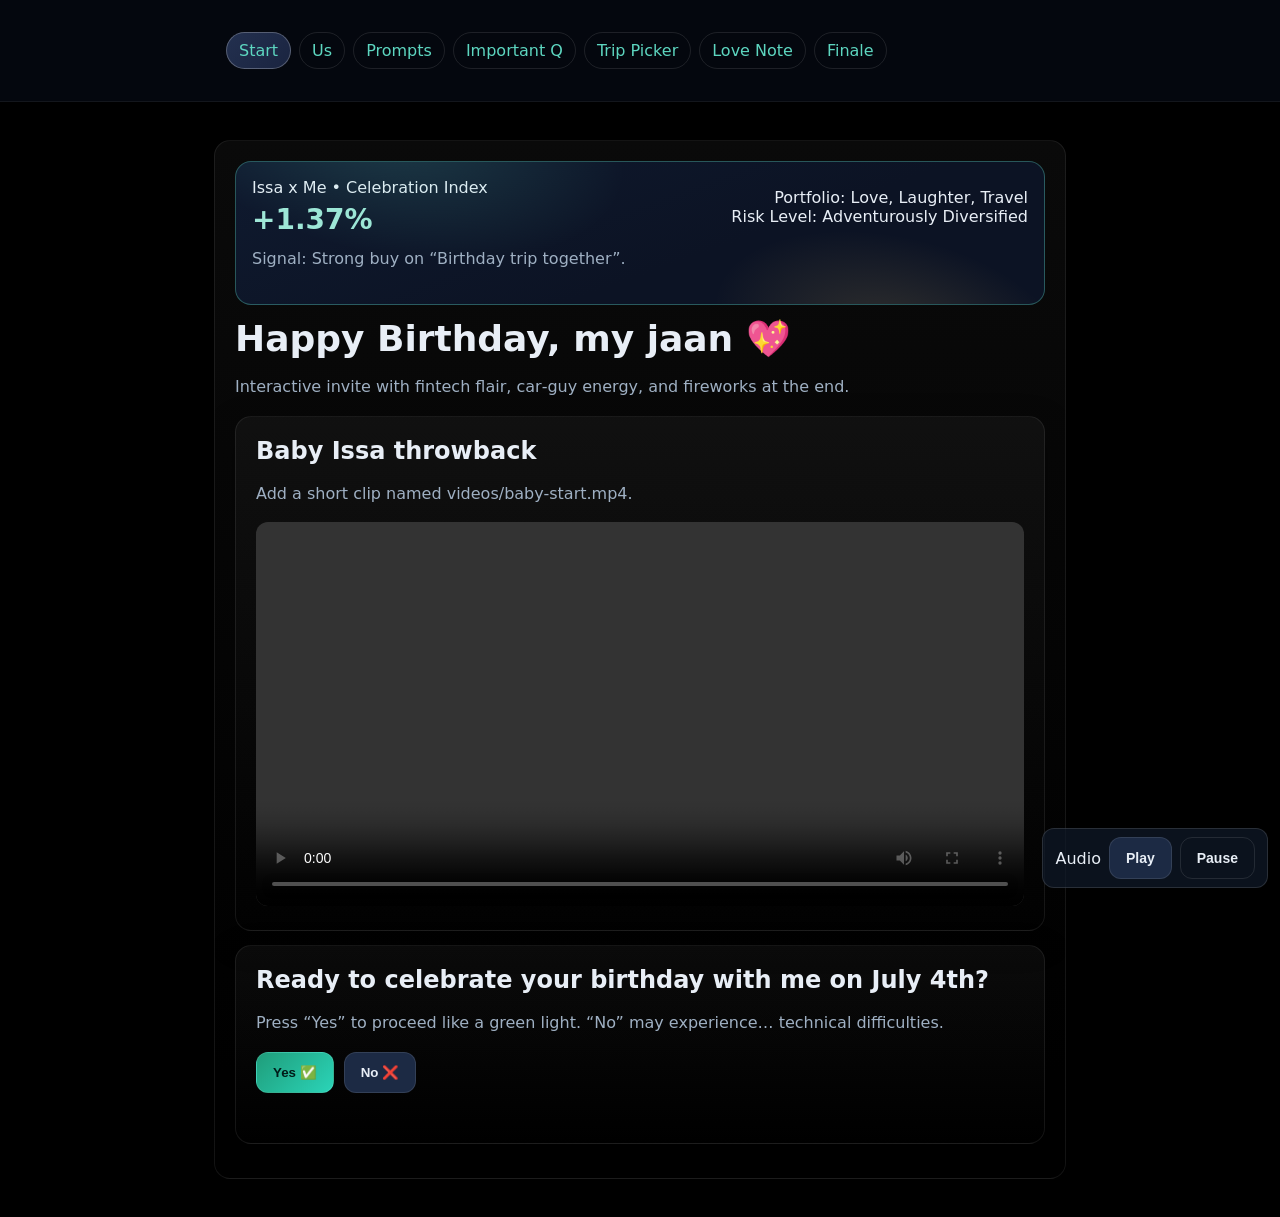
==== index.html @ eba2a0c9 "Add files via upload second upload" ====
<!doctype html><html lang="en">
<head>
<meta charset="utf-8"/><meta name="viewport" content="width=device-width,initial-scale=1"/>
<title>Happy Birthday, my jaan — Start</title>
<link rel="stylesheet" href="styles.css"/>
<script type="module">
import {spark, qs} from './app.js';
window.addEventListener('DOMContentLoaded',()=>{
  const t=qs('#celeIndex'); let i=0, seq=[0.42,1.37,2.85,4.20,6.90,10.00,12.34];
  const tick=()=>{ if(i<seq.length){ t.textContent=`+${seq[i++].toFixed(2)}%`; setTimeout(tick, 500);} };
  setTimeout(tick,700);
  const yes=qs('#yesIntro'), no=qs('#noIntro'), msg=qs('#noMsg');
  yes.addEventListener('click',()=>{ msg.textContent='Excellent. Proceeding to the good part.'; spark(msg); setTimeout(()=>window.location.href='love.html',350); });
  no.addEventListener('mouseenter',()=>{ yes.style.transform='scale(1.25)'; no.style.transform='scale(0.85)'; });
  no.addEventListener('click',()=>{ no.style.opacity='0'; no.style.pointerEvents='none'; msg.textContent='Oops. “No” lost signal. Try “Yes” 😉'; });
});
</script>
</head>
<body>
  <div class="bg-wrap"><canvas id="stars"></canvas></div>
  <div class="audio-bar">
    <span>Audio</span>
    <button class="btn" id="playAudio" type="button">Play</button>
    <button class="btn ghost" id="pauseAudio" type="button">Pause</button>
    <audio id="bg-audio" src="audio/music.mp3" loop></audio>
  </div>

  <nav>
    <div class="container">
      <div class="tabs">
        <a data-nav href="index.html" class="active">Start</a>
        <a data-nav href="love.html">Us</a>
        <a data-nav href="prompts.html">Prompts</a>
        <a data-nav href="consent.html">Important Q</a>
        <a data-nav href="trips.html">Trip Picker</a>
        <a data-nav href="gallery.html">Love Note</a>
        <a data-nav href="finale.html">Finale</a>
      </div>
    </div>
  </nav>

  <div class="container page">
    <header class="card">
      <div class="fintech-card" aria-live="polite">
        <div style="display:flex;justify-content:space-between;align-items:center;">
          <div>
            <div class="muted">Issa x Me • Celebration Index</div>
            <div style="font-size:28px;margin-top:6px"><span class="ticker" id="celeIndex">+0.00%</span></div>
          </div>
          <div class="muted" style="text-align:right">
            Portfolio: Love, Laughter, Travel<br/>Risk Level: Adventurously Diversified
          </div>
        </div>
        <p class="muted" style="margin-top:10px">Signal: Strong buy on “Birthday trip together”.</p>
      </div>

      <h1 style="margin-top:14px">Happy Birthday, my jaan 💖</h1>
      <p>Interactive invite with fintech flair, car‑guy energy, and fireworks at the end.</p>

      <div class="card">
        <h2>Baby Issa throwback</h2>
        <p class="muted">Add a short clip named videos/baby-start.mp4.</p>
        <video src="videos/baby-start.mp4" controls playsinline style="width:100%;border-radius:12px"></video>
      </div>

      <div class="card">
        <h2>Ready to celebrate your birthday with me on July 4th?</h2>
        <p>Press “Yes” to proceed like a green light. “No” may experience… technical difficulties.</p>
        <div class="choices" style="display:flex;gap:10px;flex-wrap:wrap">
          <button class="btn success" id="yesIntro">Yes ✅</button>
          <button class="btn" id="noIntro">No ❌</button>
        </div>
        <div class="muted" id="noMsg" style="margin-top:10px;min-height:20px"></div>
      </div>
    </header>
  </div>
</body>
</html>
---- styles.css ----
:root{
  --bg:#070b16; --card:#101a2a; --accent:#ff4d6d; --accent2:#5dd6c0;
  --text:#e8eef6; --muted:#9fb0c3; --gold:#ffd166; --green:#34d399; --red:#ff6b6b;
}
*{box-sizing:border-box}
html,body{margin:0;height:100%;color:var(--text);font-family:system-ui,-apple-system,Segoe UI,Roboto,Inter,Arial,sans-serif;background:#000}
a{color:var(--accent2);text-decoration:none}
.container{max-width:900px;margin:0 auto;padding:24px}
.card{background:linear-gradient(180deg, rgba(255,255,255,0.04), rgba(0,0,0,0.15));border:1px solid rgba(255,255,255,0.08);border-radius:16px;box-shadow:0 10px 30px rgba(0,0,0,0.35);padding:20px;margin:14px 0}
h1,h2,h3{margin:0 0 12px} h1{font-size:36px;line-height:1.1} h2{font-size:24px}
p{color:var(--muted);line-height:1.6}
.btn{background:#1c2a44;border:1px solid rgba(255,255,255,0.1);color:var(--text);padding:12px 16px;border-radius:12px;font-weight:600;cursor:pointer;transition:.12s}
.btn:hover{border-color:rgba(255,255,255,0.22);transform:translateY(-1px)}
.btn.success{background:linear-gradient(135deg,#1f9d7a,#2bd4b8);color:#001b18}
.btn.ghost{background:transparent}
.pill{border:1px solid rgba(255,255,255,0.12);padding:8px 12px;border-radius:999px;cursor:pointer}
.pill.selected{background:linear-gradient(135deg,#23304f,#1a2440);border-color:rgba(255,255,255,0.25)}
.gallery{display:grid;grid-template-columns:1fr 1fr;gap:10px}
.gallery img, .gallery video{width:100%;height:180px;object-fit:cover;border-radius:12px;border:1px solid rgba(255,255,255,0.08)}
@media(min-width:720px){.gallery{grid-template-columns:repeat(4,1fr)} .gallery img, .gallery video{height:150px}}
.fintech-card{background:linear-gradient(160deg,#0f1a2f 0%,#0c1324 60%);border:1px solid rgba(93,214,192,0.35);border-radius:16px;padding:16px;position:relative;overflow:hidden}
.fintech-card:before{content:"";position:absolute;inset:-40px;transform:rotate(12deg);background:radial-gradient(400px 200px at 20% 30%,rgba(93,214,192,0.18),transparent 60%),radial-gradient(300px 160px at 80% 70%,rgba(255,209,102,0.15),transparent 60%)}
.ticker{font-variant-numeric:tabular-nums;color:#9fe7d7;font-weight:700}

/* Top nav */
nav{position:sticky;top:0;z-index:60;background:rgba(7,11,22,0.65);backdrop-filter:blur(10px);border-bottom:1px solid rgba(255,255,255,0.06);opacity:0;transform:translateY(-8px);animation:navIn .35s .15s ease forwards}
@keyframes navIn{to{opacity:1;transform:none}}
nav .tabs{display:flex;gap:8px;overflow:auto;padding:8px 12px}
nav .tabs a{padding:8px 12px;border-radius:999px;border:1px solid rgba(255,255,255,0.1);white-space:nowrap}
nav .tabs a.active{background:linear-gradient(135deg,#23304f,#1a2440);border-color:rgba(255,255,255,0.25)}

/* Page transition */
.page{position:relative;opacity:0;transform:translateY(8px) scale(.99);animation:fadeIn .4s ease forwards}
@keyframes fadeIn{to{opacity:1;transform:none}}

/* Starfield background */
.bg-wrap{position:fixed;inset:0;z-index:-1}
#stars{width:100%;height:100%;display:block;background:radial-gradient(1600px 900px at 70% -10%, #111a33 0%, #070b16 55%, #050910 100%)}

/* Applause / sparks */
.applause{display:none;align-items:center;gap:10px;color:var(--gold);font-weight:700}
.spark{animation:spark .8s ease-out forwards}
@keyframes spark{from{transform:translateY(0);opacity:1}to{transform:translateY(-16px);opacity:0}}

/* Finale canvas + candles */
canvas.fx{display:block;width:100%;height:300px;border-radius:16px;background:radial-gradient(600px 300px at 50% 120%, #1a243f 0%, #0b1220 70%)}
.candle{width:14px;height:40px;background:#fff;border-radius:6px;margin:0 6px;position:relative;box-shadow:inset 0 -8px 0 #ffd1a6}
.flame{position:absolute;top:-16px;left:50%;transform:translateX(-50%);width:12px;height:16px;background:radial-gradient(ellipse at center,#ffd166 0%,#ff7a59 70%,transparent 71%);border-radius:50%;filter:blur(.3px);animation:flicker .2s infinite alternate}
@keyframes flicker{from{transform:translateX(-50%) scale(1)}to{transform:translateX(calc(-50% + 1px)) scale(1.06)}}

/* Audio control */
.audio-bar{position:fixed;right:12px;bottom:12px;z-index:70;display:flex;gap:8px;align-items:center;background:rgba(16,26,42,0.7);border:1px solid rgba(255,255,255,0.12);padding:8px 12px;border-radius:12px}
.audio-bar button{font-size:14px}
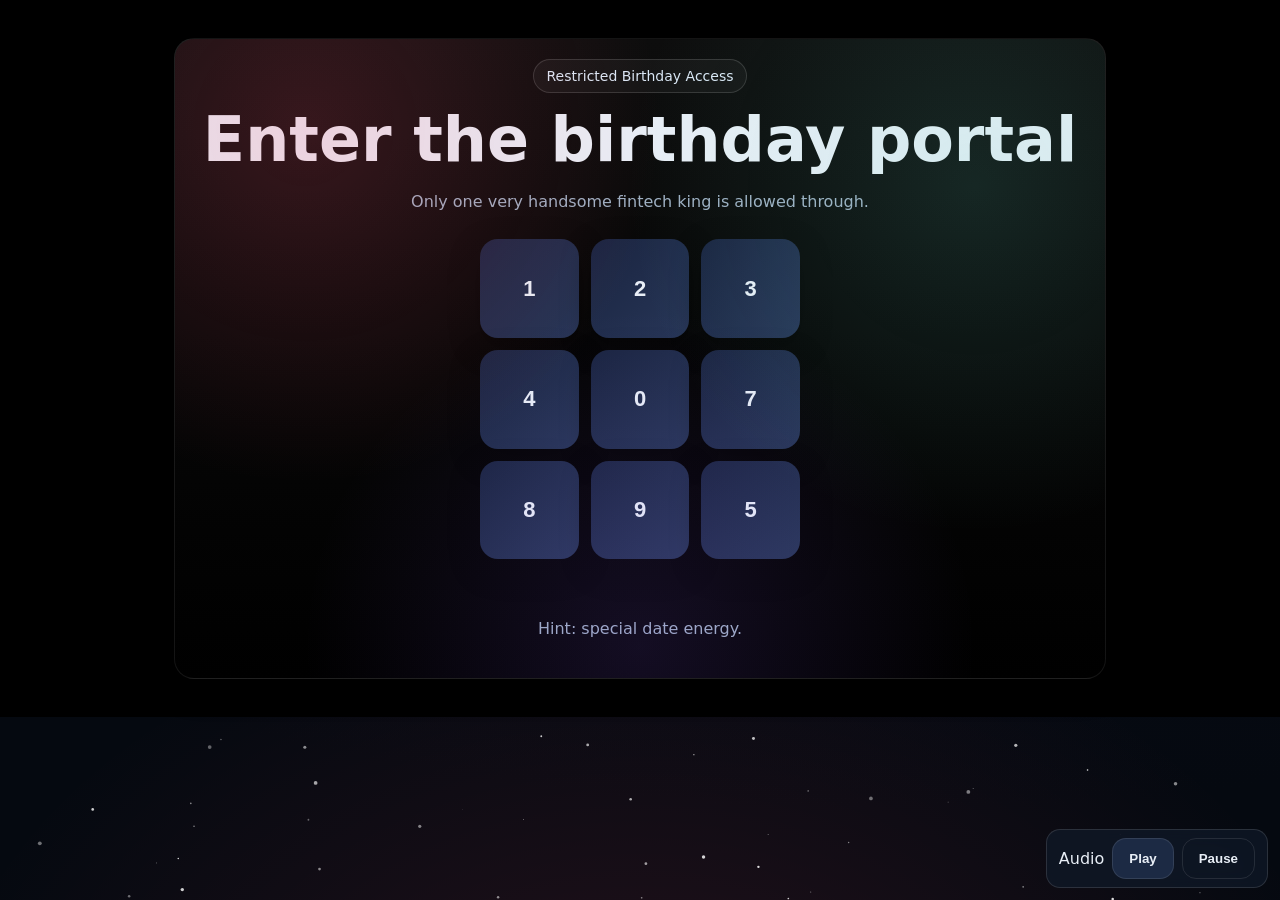
==== commit 3e74172f: "Update index.html" ====
--- a/index.html
+++ b/index.html
@@ -1,23 +1,39 @@
 <!doctype html><html lang="en">
 <head>
-<meta charset="utf-8"/><meta name="viewport" content="width=device-width,initial-scale=1"/>
-<title>Happy Birthday, my jaan — Start</title>
+<meta charset="utf-8"/>
+<meta name="viewport" content="width=device-width,initial-scale=1"/>
+<title>Access Portal</title>
 <link rel="stylesheet" href="styles.css"/>
 <script type="module">
-import {spark, qs} from './app.js';
+import {qs, burstConfetti} from './app.js';
+
 window.addEventListener('DOMContentLoaded',()=>{
-  const t=qs('#celeIndex'); let i=0, seq=[0.42,1.37,2.85,4.20,6.90,10.00,12.34];
-  const tick=()=>{ if(i<seq.length){ t.textContent=`+${seq[i++].toFixed(2)}%`; setTimeout(tick, 500);} };
-  setTimeout(tick,700);
-  const yes=qs('#yesIntro'), no=qs('#noIntro'), msg=qs('#noMsg');
-  yes.addEventListener('click',()=>{ msg.textContent='Excellent. Proceeding to the good part.'; spark(msg); setTimeout(()=>window.location.href='love.html',350); });
-  no.addEventListener('mouseenter',()=>{ yes.style.transform='scale(1.25)'; no.style.transform='scale(0.85)'; });
-  no.addEventListener('click',()=>{ no.style.opacity='0'; no.style.pointerEvents='none'; msg.textContent='Oops. “No” lost signal. Try “Yes” 😉'; });
+  const code = [];
+  const correct = ['4','0','7'];
+  const status = qs('#unlockStatus');
+
+  document.querySelectorAll('.unlock-pad').forEach(btn=>{
+    btn.addEventListener('click',()=>{
+      code.push(btn.dataset.num);
+      status.textContent = 'Unlocking... ' + '•'.repeat(code.length);
+      if(code.length === 3){
+        if(JSON.stringify(code) === JSON.stringify(correct)){
+          status.textContent = 'Access granted, handsome 😌';
+          burstConfetti();
+          setTimeout(()=>window.location.href='start.html',700);
+        } else {
+          status.textContent = 'Wrong code. Cute try though.';
+          code.length = 0;
+        }
+      }
+    });
+  });
 });
 </script>
 </head>
 <body>
   <div class="bg-wrap"><canvas id="stars"></canvas></div>
+
   <div class="audio-bar">
     <span>Audio</span>
     <button class="btn" id="playAudio" type="button">Play</button>
@@ -25,54 +41,29 @@
     <audio id="bg-audio" src="audio/music.mp3" loop></audio>
   </div>
 
-  <nav>
-    <div class="container">
-      <div class="tabs">
-        <a data-nav href="index.html" class="active">Start</a>
-        <a data-nav href="love.html">Us</a>
-        <a data-nav href="prompts.html">Prompts</a>
-        <a data-nav href="consent.html">Important Q</a>
-        <a data-nav href="trips.html">Trip Picker</a>
-        <a data-nav href="gallery.html">Love Note</a>
-        <a data-nav href="finale.html">Finale</a>
-      </div>
-    </div>
-  </nav>
+  <div class="container page">
+    <section class="card hero-glow center">
+      <span class="badge">Restricted Birthday Access</span>
+      <h1 style="margin-top:14px">Enter the birthday portal</h1>
+      <p>Only one very handsome fintech king is allowed through.</p>
 
-  <div class="container page">
-    <header class="card">
-      <div class="fintech-card" aria-live="polite">
-        <div style="display:flex;justify-content:space-between;align-items:center;">
-          <div>
-            <div class="muted">Issa x Me • Celebration Index</div>
-            <div style="font-size:28px;margin-top:6px"><span class="ticker" id="celeIndex">+0.00%</span></div>
-          </div>
-          <div class="muted" style="text-align:right">
-            Portfolio: Love, Laughter, Travel<br/>Risk Level: Adventurously Diversified
-          </div>
-        </div>
-        <p class="muted" style="margin-top:10px">Signal: Strong buy on “Birthday trip together”.</p>
+      <div class="unlock-grid">
+        <button class="unlock-pad" data-num="1">1</button>
+        <button class="unlock-pad" data-num="2">2</button>
+        <button class="unlock-pad" data-num="3">3</button>
+        <button class="unlock-pad" data-num="4">4</button>
+        <button class="unlock-pad" data-num="0">0</button>
+        <button class="unlock-pad" data-num="7">7</button>
+        <button class="unlock-pad" data-num="8">8</button>
+        <button class="unlock-pad" data-num="9">9</button>
+        <button class="unlock-pad" data-num="5">5</button>
       </div>
 
-      <h1 style="margin-top:14px">Happy Birthday, my jaan 💖</h1>
-      <p>Interactive invite with fintech flair, car‑guy energy, and fireworks at the end.</p>
+      <div id="unlockStatus" class="unlock-status"></div>
+      <p class="muted">Hint: special date energy.</p>
+    </section>
+  </div>
 
-      <div class="card">
-        <h2>Baby Issa throwback</h2>
-        <p class="muted">Add a short clip named videos/baby-start.mp4.</p>
-        <video src="videos/baby-start.mp4" controls playsinline style="width:100%;border-radius:12px"></video>
-      </div>
-
-      <div class="card">
-        <h2>Ready to celebrate your birthday with me on July 4th?</h2>
-        <p>Press “Yes” to proceed like a green light. “No” may experience… technical difficulties.</p>
-        <div class="choices" style="display:flex;gap:10px;flex-wrap:wrap">
-          <button class="btn success" id="yesIntro">Yes ✅</button>
-          <button class="btn" id="noIntro">No ❌</button>
-        </div>
-        <div class="muted" id="noMsg" style="margin-top:10px;min-height:20px"></div>
-      </div>
-    </header>
-  </div>
+  <script type="module" src="./app.js"></script>
 </body>
 </html>
--- a/styles.css
+++ b/styles.css
@@ -1,53 +1,309 @@
 :root{
-  --bg:#070b16; --card:#101a2a; --accent:#ff4d6d; --accent2:#5dd6c0;
-  --text:#e8eef6; --muted:#9fb0c3; --gold:#ffd166; --green:#34d399; --red:#ff6b6b;
+  --bg:#070b16;
+  --card:#101a2a;
+  --accent:#ff4d6d;
+  --accent2:#5dd6c0;
+  --accent3:#8b5cf6;
+  --text:#e8eef6;
+  --muted:#9fb0c3;
+  --gold:#ffd166;
+  --green:#34d399;
+  --red:#ff6b6b;
+  --shadow:0 10px 30px rgba(0,0,0,0.35);
 }
 *{box-sizing:border-box}
-html,body{margin:0;height:100%;color:var(--text);font-family:system-ui,-apple-system,Segoe UI,Roboto,Inter,Arial,sans-serif;background:#000}
+html,body{
+  margin:0;
+  min-height:100%;
+  color:var(--text);
+  font-family:system-ui,-apple-system,Segoe UI,Roboto,Inter,Arial,sans-serif;
+  background:#000;
+}
 a{color:var(--accent2);text-decoration:none}
-.container{max-width:900px;margin:0 auto;padding:24px}
-.card{background:linear-gradient(180deg, rgba(255,255,255,0.04), rgba(0,0,0,0.15));border:1px solid rgba(255,255,255,0.08);border-radius:16px;box-shadow:0 10px 30px rgba(0,0,0,0.35);padding:20px;margin:14px 0}
-h1,h2,h3{margin:0 0 12px} h1{font-size:36px;line-height:1.1} h2{font-size:24px}
-p{color:var(--muted);line-height:1.6}
-.btn{background:#1c2a44;border:1px solid rgba(255,255,255,0.1);color:var(--text);padding:12px 16px;border-radius:12px;font-weight:600;cursor:pointer;transition:.12s}
+img,video{max-width:100%;display:block}
+.container{max-width:980px;margin:0 auto;padding:24px}
+.card{
+  background:linear-gradient(180deg, rgba(255,255,255,0.05), rgba(0,0,0,0.16));
+  border:1px solid rgba(255,255,255,0.08);
+  border-radius:20px;
+  box-shadow:var(--shadow);
+  padding:20px;
+  margin:14px 0;
+  backdrop-filter:blur(10px);
+}
+h1,h2,h3{margin:0 0 12px}
+h1{font-size:clamp(34px,6vw,62px);line-height:1.05}
+h2{font-size:clamp(24px,4vw,34px)}
+h3{font-size:20px}
+p{color:var(--muted);line-height:1.7}
+strong{color:var(--text)}
+.center{text-align:center}
+
+.btn{
+  background:#1c2a44;
+  border:1px solid rgba(255,255,255,0.1);
+  color:var(--text);
+  padding:12px 16px;
+  border-radius:14px;
+  font-weight:700;
+  cursor:pointer;
+  transition:.15s ease;
+  box-shadow:none;
+}
 .btn:hover{border-color:rgba(255,255,255,0.22);transform:translateY(-1px)}
 .btn.success{background:linear-gradient(135deg,#1f9d7a,#2bd4b8);color:#001b18}
+.btn.pink{background:linear-gradient(135deg,#ff4d6d,#ff8fab);color:#fff}
 .btn.ghost{background:transparent}
-.pill{border:1px solid rgba(255,255,255,0.12);padding:8px 12px;border-radius:999px;cursor:pointer}
-.pill.selected{background:linear-gradient(135deg,#23304f,#1a2440);border-color:rgba(255,255,255,0.25)}
-.gallery{display:grid;grid-template-columns:1fr 1fr;gap:10px}
-.gallery img, .gallery video{width:100%;height:180px;object-fit:cover;border-radius:12px;border:1px solid rgba(255,255,255,0.08)}
-@media(min-width:720px){.gallery{grid-template-columns:repeat(4,1fr)} .gallery img, .gallery video{height:150px}}
-.fintech-card{background:linear-gradient(160deg,#0f1a2f 0%,#0c1324 60%);border:1px solid rgba(93,214,192,0.35);border-radius:16px;padding:16px;position:relative;overflow:hidden}
-.fintech-card:before{content:"";position:absolute;inset:-40px;transform:rotate(12deg);background:radial-gradient(400px 200px at 20% 30%,rgba(93,214,192,0.18),transparent 60%),radial-gradient(300px 160px at 80% 70%,rgba(255,209,102,0.15),transparent 60%)}
+.btn.big{padding:16px 22px;font-size:18px}
+.choices{display:flex;gap:10px;flex-wrap:wrap}
+.pill{
+  border:1px solid rgba(255,255,255,0.12);
+  padding:10px 14px;
+  border-radius:999px;
+  cursor:pointer;
+  transition:.15s ease;
+}
+.pill.selected{
+  background:linear-gradient(135deg,#23304f,#1a2440);
+  border-color:rgba(255,255,255,0.25)
+}
+.input, textarea{
+  width:100%;
+  padding:12px;
+  border-radius:12px;
+  border:1px solid rgba(255,255,255,0.14);
+  background:#0f1726;
+  color:var(--text);
+  font:inherit;
+}
+textarea{min-height:110px;resize:vertical}
+
+nav{
+  position:sticky;
+  top:0;
+  z-index:60;
+  background:rgba(7,11,22,0.65);
+  backdrop-filter:blur(10px);
+  border-bottom:1px solid rgba(255,255,255,0.06);
+  opacity:0;
+  transform:translateY(-8px);
+  animation:navIn .35s .12s ease forwards;
+}
+@keyframes navIn{to{opacity:1;transform:none}}
+nav .tabs{
+  display:flex;
+  gap:8px;
+  overflow:auto;
+  padding:8px 12px;
+}
+nav .tabs a{
+  padding:8px 12px;
+  border-radius:999px;
+  border:1px solid rgba(255,255,255,0.1);
+  white-space:nowrap;
+}
+nav .tabs a.active{
+  background:linear-gradient(135deg,#23304f,#1a2440);
+  border-color:rgba(255,255,255,0.25)
+}
+
+.page{
+  position:relative;
+  opacity:0;
+  transform:translateY(10px) scale(.99);
+  animation:fadeIn .45s ease forwards;
+}
+@keyframes fadeIn{to{opacity:1;transform:none}}
+
+.bg-wrap{position:fixed;inset:0;z-index:-2}
+#stars{
+  width:100%;
+  height:100%;
+  display:block;
+  background:
+    radial-gradient(1200px 700px at 20% 10%, rgba(139,92,246,.16), transparent 60%),
+    radial-gradient(1000px 700px at 80% 0%, rgba(93,214,192,.12), transparent 55%),
+    radial-gradient(1300px 900px at 50% 120%, rgba(255,77,109,.12), transparent 55%),
+    radial-gradient(1600px 900px at 70% -10%, #111a33 0%, #070b16 55%, #050910 100%);
+}
+
+.audio-bar{
+  position:fixed;
+  right:12px;
+  bottom:12px;
+  z-index:70;
+  display:flex;
+  gap:8px;
+  align-items:center;
+  background:rgba(16,26,42,0.7);
+  border:1px solid rgba(255,255,255,0.12);
+  padding:8px 12px;
+  border-radius:14px;
+  backdrop-filter:blur(10px);
+}
+
+.hero-glow{
+  position:relative;
+  overflow:hidden;
+}
+.hero-glow::before{
+  content:"";
+  position:absolute;
+  inset:-40%;
+  background:
+    radial-gradient(circle at 30% 30%, rgba(255,77,109,.18), transparent 25%),
+    radial-gradient(circle at 70% 35%, rgba(93,214,192,.14), transparent 25%),
+    radial-gradient(circle at 50% 75%, rgba(139,92,246,.14), transparent 28%);
+  animation:floatGlow 8s linear infinite;
+  pointer-events:none;
+}
+@keyframes floatGlow{
+  0%{transform:translate(0,0) rotate(0deg)}
+  50%{transform:translate(2%, -2%) rotate(8deg)}
+  100%{transform:translate(0,0) rotate(0deg)}
+}
+
+.fintech-card{
+  background:linear-gradient(160deg,#0f1a2f 0%,#0c1324 60%);
+  border:1px solid rgba(93,214,192,0.35);
+  border-radius:18px;
+  padding:16px;
+  position:relative;
+  overflow:hidden;
+}
+.fintech-card:before{
+  content:"";
+  position:absolute;
+  inset:-40px;
+  transform:rotate(12deg);
+  background:
+    radial-gradient(400px 200px at 20% 30%,rgba(93,214,192,0.18),transparent 60%),
+    radial-gradient(300px 160px at 80% 70%,rgba(255,209,102,0.15),transparent 60%);
+}
 .ticker{font-variant-numeric:tabular-nums;color:#9fe7d7;font-weight:700}
 
-/* Top nav */
-nav{position:sticky;top:0;z-index:60;background:rgba(7,11,22,0.65);backdrop-filter:blur(10px);border-bottom:1px solid rgba(255,255,255,0.06);opacity:0;transform:translateY(-8px);animation:navIn .35s .15s ease forwards}
-@keyframes navIn{to{opacity:1;transform:none}}
-nav .tabs{display:flex;gap:8px;overflow:auto;padding:8px 12px}
-nav .tabs a{padding:8px 12px;border-radius:999px;border:1px solid rgba(255,255,255,0.1);white-space:nowrap}
-nav .tabs a.active{background:linear-gradient(135deg,#23304f,#1a2440);border-color:rgba(255,255,255,0.25)}
-
-/* Page transition */
-.page{position:relative;opacity:0;transform:translateY(8px) scale(.99);animation:fadeIn .4s ease forwards}
-@keyframes fadeIn{to{opacity:1;transform:none}}
-
-/* Starfield background */
-.bg-wrap{position:fixed;inset:0;z-index:-1}
-#stars{width:100%;height:100%;display:block;background:radial-gradient(1600px 900px at 70% -10%, #111a33 0%, #070b16 55%, #050910 100%)}
-
-/* Applause / sparks */
-.applause{display:none;align-items:center;gap:10px;color:var(--gold);font-weight:700}
+.applause{
+  display:none;
+  align-items:center;
+  gap:10px;
+  color:var(--gold);
+  font-weight:700;
+}
 .spark{animation:spark .8s ease-out forwards}
-@keyframes spark{from{transform:translateY(0);opacity:1}to{transform:translateY(-16px);opacity:0}}
-
-/* Finale canvas + candles */
-canvas.fx{display:block;width:100%;height:300px;border-radius:16px;background:radial-gradient(600px 300px at 50% 120%, #1a243f 0%, #0b1220 70%)}
-.candle{width:14px;height:40px;background:#fff;border-radius:6px;margin:0 6px;position:relative;box-shadow:inset 0 -8px 0 #ffd1a6}
-.flame{position:absolute;top:-16px;left:50%;transform:translateX(-50%);width:12px;height:16px;background:radial-gradient(ellipse at center,#ffd166 0%,#ff7a59 70%,transparent 71%);border-radius:50%;filter:blur(.3px);animation:flicker .2s infinite alternate}
-@keyframes flicker{from{transform:translateX(-50%) scale(1)}to{transform:translateX(calc(-50% + 1px)) scale(1.06)}}
-
-/* Audio control */
-.audio-bar{position:fixed;right:12px;bottom:12px;z-index:70;display:flex;gap:8px;align-items:center;background:rgba(16,26,42,0.7);border:1px solid rgba(255,255,255,0.12);padding:8px 12px;border-radius:12px}
-.audio-bar button{font-size:14px}
+@keyframes spark{
+  from{transform:translateY(0);opacity:1}
+  to{transform:translateY(-16px);opacity:0}
+}
+
+.video-frame, .photo-frame{
+  border-radius:18px;
+  overflow:hidden;
+  border:1px solid rgba(255,255,255,0.1);
+  background:#09101d;
+  box-shadow:var(--shadow);
+}
+
+canvas.fx{
+  display:block;
+  width:100%;
+  height:300px;
+  border-radius:18px;
+  background:radial-gradient(600px 300px at 50% 120%, #1a243f 0%, #0b1220 70%);
+}
+
+.candle{
+  width:14px;
+  height:40px;
+  background:#fff;
+  border-radius:6px;
+  margin:0 6px;
+  position:relative;
+  box-shadow:inset 0 -8px 0 #ffd1a6;
+}
+.flame{
+  position:absolute;
+  top:-16px;
+  left:50%;
+  transform:translateX(-50%);
+  width:12px;
+  height:16px;
+  background:radial-gradient(ellipse at center,#ffd166 0%,#ff7a59 70%,transparent 71%);
+  border-radius:50%;
+  filter:blur(.3px);
+  animation:flicker .2s infinite alternate;
+}
+@keyframes flicker{
+  from{transform:translateX(-50%) scale(1)}
+  to{transform:translateX(calc(-50% + 1px)) scale(1.06)}
+}
+
+.unlock-grid{
+  display:grid;
+  grid-template-columns:repeat(3,1fr);
+  gap:12px;
+  max-width:320px;
+  margin:24px auto 12px;
+}
+.unlock-pad{
+  aspect-ratio:1;
+  border:none;
+  border-radius:18px;
+  background:linear-gradient(135deg,#1a2440,#273657);
+  color:var(--text);
+  font-size:22px;
+  font-weight:800;
+  cursor:pointer;
+  box-shadow:var(--shadow);
+  transition:.15s ease;
+}
+.unlock-pad:hover{transform:scale(1.03)}
+.unlock-status{
+  min-height:28px;
+  color:var(--gold);
+  font-weight:700;
+}
+
+.badge{
+  display:inline-block;
+  padding:8px 12px;
+  border-radius:999px;
+  border:1px solid rgba(255,255,255,0.14);
+  color:#dbe8f6;
+  background:rgba(255,255,255,0.04);
+  font-size:14px;
+}
+
+.grid-2{
+  display:grid;
+  gap:14px;
+}
+@media(min-width:760px){
+  .grid-2{grid-template-columns:1fr 1fr}
+}
+
+.boo{
+  display:none;
+  font-size:52px;
+  font-weight:900;
+  color:var(--red);
+  text-align:center;
+  animation:booPop .45s ease;
+}
+@keyframes booPop{
+  from{transform:scale(.6);opacity:0}
+  to{transform:scale(1);opacity:1}
+}
+
+.credits-list{
+  display:grid;
+  gap:10px;
+  margin-top:12px;
+}
+.credit-chip{
+  padding:12px 14px;
+  border-radius:14px;
+  background:rgba(255,255,255,0.05);
+  border:1px solid rgba(255,255,255,0.08);
+}
+
+.hide{display:none !important;}
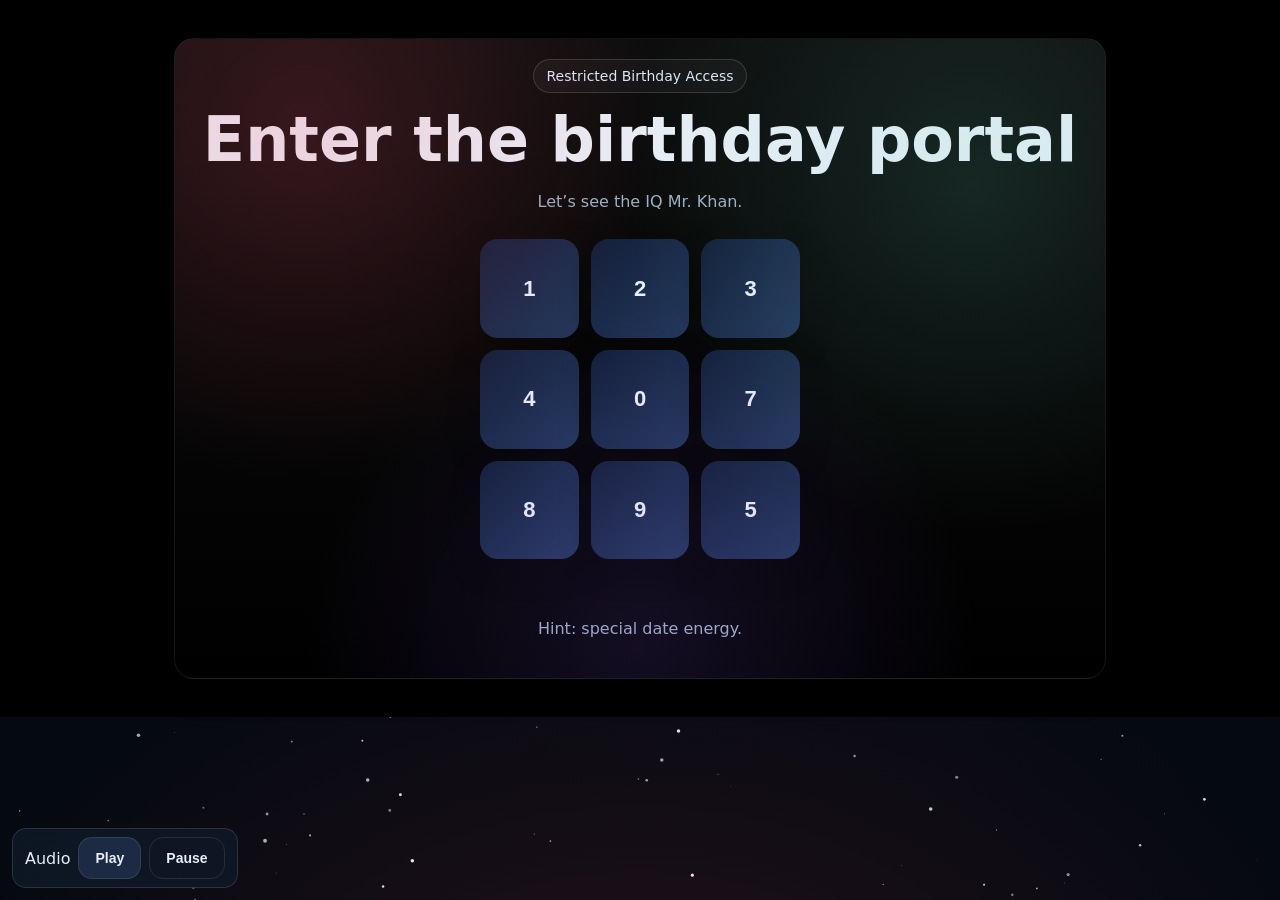
==== commit 401d5f7f: "Update index.html" ====
--- a/index.html
+++ b/index.html
@@ -18,9 +18,9 @@
       status.textContent = 'Unlocking... ' + '•'.repeat(code.length);
       if(code.length === 3){
         if(JSON.stringify(code) === JSON.stringify(correct)){
-          status.textContent = 'Access granted, handsome 😌';
+          status.textContent = 'Access granted, Mr. Khan 😌';
           burstConfetti();
-          setTimeout(()=>window.location.href='start.html',700);
+          setTimeout(()=>window.location.href='start.html',900);
         } else {
           status.textContent = 'Wrong code. Cute try though.';
           code.length = 0;
@@ -45,7 +45,7 @@
     <section class="card hero-glow center">
       <span class="badge">Restricted Birthday Access</span>
       <h1 style="margin-top:14px">Enter the birthday portal</h1>
-      <p>Only one very handsome fintech king is allowed through.</p>
+      <p>Let’s see the IQ Mr. Khan.</p>
 
       <div class="unlock-grid">
         <button class="unlock-pad" data-num="1">1</button>
--- a/styles.css
+++ b/styles.css
@@ -48,13 +48,13 @@
   font-weight:700;
   cursor:pointer;
   transition:.15s ease;
-  box-shadow:none;
 }
 .btn:hover{border-color:rgba(255,255,255,0.22);transform:translateY(-1px)}
 .btn.success{background:linear-gradient(135deg,#1f9d7a,#2bd4b8);color:#001b18}
 .btn.pink{background:linear-gradient(135deg,#ff4d6d,#ff8fab);color:#fff}
 .btn.ghost{background:transparent}
 .btn.big{padding:16px 22px;font-size:18px}
+
 .choices{display:flex;gap:10px;flex-wrap:wrap}
 .pill{
   border:1px solid rgba(255,255,255,0.12);
@@ -67,6 +67,7 @@
   background:linear-gradient(135deg,#23304f,#1a2440);
   border-color:rgba(255,255,255,0.25)
 }
+
 .input, textarea{
   width:100%;
   padding:12px;
@@ -129,18 +130,20 @@
 
 .audio-bar{
   position:fixed;
-  right:12px;
+  left:12px;
   bottom:12px;
   z-index:70;
   display:flex;
   gap:8px;
   align-items:center;
-  background:rgba(16,26,42,0.7);
+  background:rgba(16,26,42,0.78);
   border:1px solid rgba(255,255,255,0.12);
   padding:8px 12px;
   border-radius:14px;
   backdrop-filter:blur(10px);
-}
+  max-width:calc(100vw - 24px);
+}
+.audio-bar button{font-size:14px}
 
 .hero-glow{
   position:relative;
@@ -163,22 +166,22 @@
   100%{transform:translate(0,0) rotate(0deg)}
 }
 
-.fintech-card{
-  background:linear-gradient(160deg,#0f1a2f 0%,#0c1324 60%);
+.cyber-card{
+  background:linear-gradient(160deg,#0b1220 0%,#0c1324 60%);
   border:1px solid rgba(93,214,192,0.35);
   border-radius:18px;
   padding:16px;
   position:relative;
   overflow:hidden;
 }
-.fintech-card:before{
+.cyber-card:before{
   content:"";
   position:absolute;
   inset:-40px;
-  transform:rotate(12deg);
+  transform:rotate(10deg);
   background:
     radial-gradient(400px 200px at 20% 30%,rgba(93,214,192,0.18),transparent 60%),
-    radial-gradient(300px 160px at 80% 70%,rgba(255,209,102,0.15),transparent 60%);
+    radial-gradient(300px 160px at 80% 70%,rgba(139,92,246,0.18),transparent 60%);
 }
 .ticker{font-variant-numeric:tabular-nums;color:#9fe7d7;font-weight:700}
 
@@ -248,7 +251,7 @@
   aspect-ratio:1;
   border:none;
   border-radius:18px;
-  background:linear-gradient(135deg,#1a2440,#273657);
+  background:linear-gradient(135deg,#121e38,#24385d);
   color:var(--text);
   font-size:22px;
   font-weight:800;
@@ -307,3 +310,86 @@
 }
 
 .hide{display:none !important;}
+
+.fly-plane{
+  position:fixed;
+  left:-120px;
+  top:22%;
+  font-size:42px;
+  z-index:9998;
+  pointer-events:none;
+  animation:planeFly 3.6s ease-in-out forwards;
+}
+@keyframes planeFly{
+  0%{transform:translateX(0) translateY(0) rotate(8deg);opacity:0}
+  10%{opacity:1}
+  50%{transform:translateX(55vw) translateY(-24px) rotate(3deg);opacity:1}
+  100%{transform:translateX(120vw) translateY(-8px) rotate(-2deg);opacity:0}
+}
+
+.destination-pop{
+  display:none;
+  margin-top:14px;
+  animation:fadeUp .45s ease;
+}
+@keyframes fadeUp{
+  from{opacity:0;transform:translateY(16px)}
+  to{opacity:1;transform:none}
+}
+
+.big-response{
+  display:none;
+  margin-top:12px;
+  padding:14px 16px;
+  border-radius:16px;
+  background:linear-gradient(135deg, rgba(255,77,109,.18), rgba(139,92,246,.18));
+  border:1px solid rgba(255,255,255,.12);
+  color:#fff;
+  font-weight:800;
+  font-size:24px;
+  text-align:center;
+  animation:fadeUp .35s ease;
+}
+
+.yummy{
+  display:none;
+  margin-top:12px;
+  font-size:42px;
+  font-weight:900;
+  color:var(--gold);
+  text-align:center;
+  animation:booPop .45s ease;
+}
+
+.yay{
+  display:none;
+  margin-top:12px;
+  font-size:42px;
+  font-weight:900;
+  color:#9fe7d7;
+  text-align:center;
+  animation:booPop .45s ease;
+}
+
+.mobile-safe-actions{
+  display:flex;
+  justify-content:flex-start;
+  margin-top:18px;
+  padding-bottom:90px;
+}
+
+@media(max-width:640px){
+  .container{padding:16px}
+  .audio-bar{
+    left:10px;
+    bottom:10px;
+    padding:8px 10px;
+    gap:6px;
+  }
+  .audio-bar span{
+    display:none;
+  }
+  .mobile-safe-actions{
+    padding-bottom:110px;
+  }
+}
